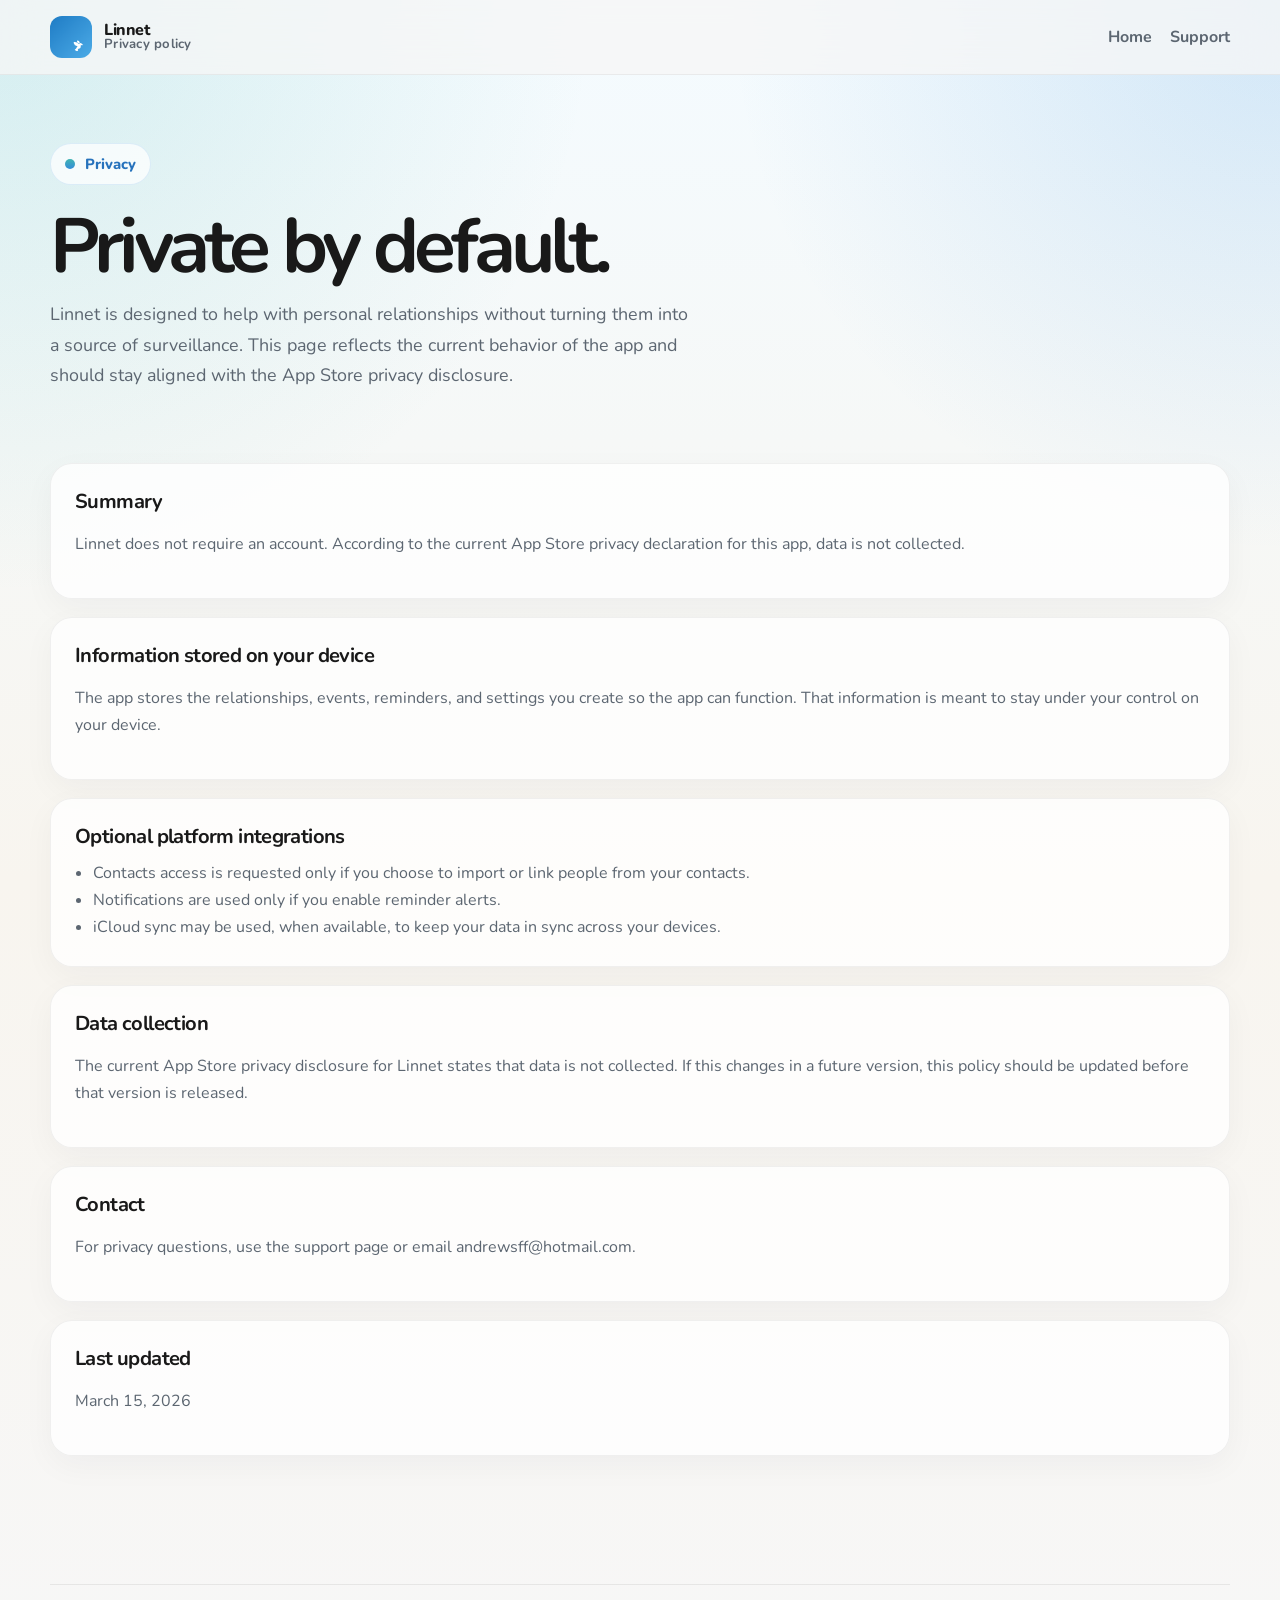
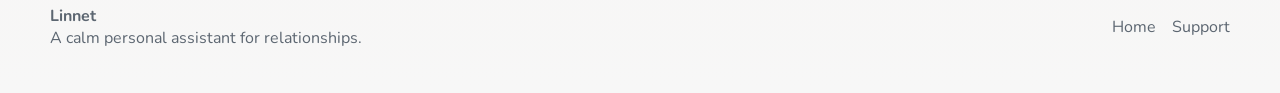
==== privacy-policy/index.html @ c634b400 "Initial Linnet site" ====
<!DOCTYPE html>
<html lang="en">
  <head>
    <meta charset="utf-8">
    <meta name="viewport" content="width=device-width, initial-scale=1">
    <title>Linnet Privacy Policy</title>
    <meta name="description" content="Privacy policy for Linnet.">
    <link rel="stylesheet" href="../styles.css">
  </head>
  <body>
    <header class="topbar">
      <div class="shell topbar-inner">
        <a class="brand" href="../">
          <img src="../assets/linnet-icon.png" alt="Linnet app icon">
          <span class="brand-mark">
            <span>Linnet</span>
            <small>Privacy policy</small>
          </span>
        </a>
        <nav class="nav">
          <a href="../">Home</a>
          <a href="../support/">Support</a>
        </nav>
      </div>
    </header>

    <main class="page-hero">
      <div class="shell">
        <span class="eyebrow">Privacy</span>
        <h1>Private by default.</h1>
        <p>
          Linnet is designed to help with personal relationships without turning them into a source
          of surveillance. This page reflects the current behavior of the app and should stay aligned
          with the App Store privacy disclosure.
        </p>
      </div>
    </main>

    <section class="section">
      <div class="shell content">
        <article class="card">
          <h3>Summary</h3>
          <p>
            Linnet does not require an account. According to the current App Store privacy
            declaration for this app, data is not collected.
          </p>
        </article>

        <article class="card">
          <h3>Information stored on your device</h3>
          <p>
            The app stores the relationships, events, reminders, and settings you create so the app
            can function. That information is meant to stay under your control on your device.
          </p>
        </article>

        <article class="card">
          <h3>Optional platform integrations</h3>
          <ul>
            <li>Contacts access is requested only if you choose to import or link people from your contacts.</li>
            <li>Notifications are used only if you enable reminder alerts.</li>
            <li>iCloud sync may be used, when available, to keep your data in sync across your devices.</li>
          </ul>
        </article>

        <article class="card">
          <h3>Data collection</h3>
          <p>
            The current App Store privacy disclosure for Linnet states that data is not collected.
            If this changes in a future version, this policy should be updated before that version is
            released.
          </p>
        </article>

        <article class="card">
          <h3>Contact</h3>
          <p>
            For privacy questions, use the support page or email
            <a href="mailto:andrewsff@hotmail.com">andrewsff@hotmail.com</a>.
          </p>
        </article>

        <article class="card">
          <h3>Last updated</h3>
          <p>March 15, 2026</p>
        </article>
      </div>
    </section>

    <footer class="footer">
      <div class="shell footer-inner">
        <div>
          <strong>Linnet</strong>
          <div>A calm personal assistant for relationships.</div>
        </div>
        <div class="footer-links">
          <a href="../">Home</a>
          <a href="../support/">Support</a>
        </div>
      </div>
    </footer>
  </body>
</html>
---- styles.css ----
@font-face {
  font-family: "NunitoVar";
  src: url("./assets/Nunito-Variable.ttf") format("truetype");
  font-weight: 200 900;
  font-style: normal;
  font-display: swap;
}

@font-face {
  font-family: "NunitoVar";
  src: url("./assets/Nunito-Italic-Variable.ttf") format("truetype");
  font-weight: 200 900;
  font-style: italic;
  font-display: swap;
}

:root {
  --bg: #f7f7f7;
  --surface: rgba(255, 255, 255, 0.78);
  --surface-strong: #ffffff;
  --card: #ffffff;
  --text: #191919;
  --muted: #5c6671;
  --line: rgba(25, 25, 25, 0.08);
  --accent: #338cd9;
  --accent-strong: #2672bc;
  --teal: #40b4b2;
  --amber: #ebb53d;
  --coral: #e66f5e;
  --sage: #70b383;
  --radius-xl: 28px;
  --radius-lg: 22px;
  --radius-md: 16px;
  --shadow-soft: 0 24px 70px rgba(28, 53, 72, 0.08);
  --max-width: 1180px;
}

* {
  box-sizing: border-box;
}

html {
  scroll-behavior: smooth;
}

body {
  margin: 0;
  font-family: "NunitoVar", sans-serif;
  color: var(--text);
  background:
    radial-gradient(circle at top left, rgba(64, 180, 178, 0.18), transparent 28%),
    radial-gradient(circle at top right, rgba(51, 140, 217, 0.18), transparent 26%),
    linear-gradient(180deg, #f4fbff 0%, #f8f5ef 52%, #f7f7f7 100%);
}

a {
  color: inherit;
  text-decoration: none;
}

img {
  display: block;
  max-width: 100%;
}

.shell {
  width: min(var(--max-width), calc(100% - 40px));
  margin: 0 auto;
}

.topbar {
  position: sticky;
  top: 0;
  z-index: 20;
  backdrop-filter: blur(18px);
  background: rgba(247, 247, 247, 0.78);
  border-bottom: 1px solid rgba(25, 25, 25, 0.06);
}

.topbar-inner {
  display: flex;
  align-items: center;
  justify-content: space-between;
  gap: 20px;
  padding: 16px 0;
}

.brand {
  display: inline-flex;
  align-items: center;
  gap: 12px;
  font-weight: 800;
  letter-spacing: -0.03em;
}

.brand img {
  width: 42px;
  height: 42px;
  border-radius: 12px;
}

.brand-mark {
  display: flex;
  flex-direction: column;
  line-height: 1;
}

.brand-mark small {
  color: var(--muted);
  font-size: 0.82rem;
  font-weight: 700;
  letter-spacing: 0.02em;
}

.nav {
  display: flex;
  align-items: center;
  gap: 18px;
  color: var(--muted);
  font-weight: 700;
}

.nav .cta {
  padding: 11px 16px;
  border-radius: 999px;
  background: var(--accent);
  color: #fff;
}

.hero {
  padding: 72px 0 54px;
}

.hero-grid {
  display: grid;
  grid-template-columns: minmax(0, 1.08fr) minmax(320px, 0.92fr);
  gap: 34px;
  align-items: center;
}

.eyebrow {
  display: inline-flex;
  align-items: center;
  gap: 10px;
  padding: 10px 14px;
  border-radius: 999px;
  background: rgba(255, 255, 255, 0.72);
  border: 1px solid rgba(51, 140, 217, 0.14);
  color: var(--accent-strong);
  font-size: 0.92rem;
  font-weight: 800;
}

.eyebrow::before {
  content: "";
  width: 10px;
  height: 10px;
  border-radius: 999px;
  background: linear-gradient(180deg, var(--teal), var(--accent));
}

.hero h1,
.page-hero h1 {
  margin: 18px 0 16px;
  font-size: clamp(3rem, 6vw, 6.2rem);
  line-height: 0.94;
  letter-spacing: -0.065em;
}

.hero p,
.page-hero p {
  margin: 0;
  max-width: 650px;
  color: var(--muted);
  font-size: 1.12rem;
  line-height: 1.7;
}

.hero-actions {
  display: flex;
  flex-wrap: wrap;
  gap: 14px;
  margin-top: 28px;
}

.button {
  display: inline-flex;
  align-items: center;
  justify-content: center;
  gap: 10px;
  min-height: 52px;
  padding: 0 20px;
  border-radius: 999px;
  font-weight: 800;
  letter-spacing: -0.01em;
}

.button.primary {
  background: linear-gradient(135deg, var(--accent), var(--teal));
  color: #fff;
}

.button.secondary {
  border: 1px solid rgba(25, 25, 25, 0.08);
  background: rgba(255, 255, 255, 0.7);
}

.hero-notes {
  display: grid;
  grid-template-columns: repeat(3, minmax(0, 1fr));
  gap: 14px;
  margin-top: 32px;
}

.note {
  padding: 14px 16px;
  border-radius: 18px;
  background: rgba(255, 255, 255, 0.68);
  border: 1px solid rgba(25, 25, 25, 0.06);
}

.note strong {
  display: block;
  margin-bottom: 4px;
  font-size: 0.96rem;
}

.note span {
  color: var(--muted);
  font-size: 0.94rem;
  line-height: 1.5;
}

.hero-visual {
  position: relative;
  min-height: 640px;
}

.orb {
  position: absolute;
  border-radius: 999px;
  filter: blur(4px);
  opacity: 0.75;
}

.orb.one {
  top: 32px;
  right: 28px;
  width: 170px;
  height: 170px;
  background: radial-gradient(circle, rgba(64, 180, 178, 0.34), rgba(64, 180, 178, 0));
}

.orb.two {
  bottom: 40px;
  left: -24px;
  width: 190px;
  height: 190px;
  background: radial-gradient(circle, rgba(235, 181, 61, 0.28), rgba(235, 181, 61, 0));
}

.device-stack {
  position: absolute;
  inset: 0;
}

.device-card {
  position: absolute;
  width: min(70vw, 320px);
  border-radius: 34px;
  overflow: hidden;
  background: #fff;
  border: 1px solid rgba(25, 25, 25, 0.08);
  box-shadow: var(--shadow-soft);
}

.device-card.main {
  top: 10px;
  right: 28px;
  transform: rotate(3deg);
}

.device-card.secondary {
  top: 230px;
  left: 6px;
  width: min(60vw, 260px);
  transform: rotate(-7deg);
}

.device-card.tertiary {
  bottom: 4px;
  right: 12px;
  width: min(64vw, 290px);
  transform: rotate(6deg);
}

.device-caption {
  position: absolute;
  display: flex;
  align-items: center;
  gap: 10px;
  padding: 12px 16px;
  border-radius: 999px;
  background: rgba(255, 255, 255, 0.85);
  border: 1px solid rgba(25, 25, 25, 0.08);
  backdrop-filter: blur(10px);
  font-weight: 800;
  box-shadow: 0 16px 30px rgba(21, 36, 49, 0.1);
}

.device-caption.top {
  top: 48px;
  left: 6px;
}

.device-caption.mid {
  top: 296px;
  right: 0;
}

.device-caption.bottom {
  bottom: 26px;
  left: 56px;
}

.dot {
  width: 10px;
  height: 10px;
  border-radius: 999px;
}

.dot.blue { background: var(--accent); }
.dot.teal { background: var(--teal); }
.dot.amber { background: var(--amber); }

.section {
  padding: 46px 0;
}

.section-header {
  display: grid;
  grid-template-columns: 1.1fr 0.9fr;
  gap: 20px;
  align-items: end;
  margin-bottom: 24px;
}

.section-header h2 {
  margin: 0;
  font-size: clamp(2rem, 4vw, 3.5rem);
  letter-spacing: -0.05em;
  line-height: 0.98;
}

.section-header p {
  margin: 0;
  color: var(--muted);
  line-height: 1.7;
}

.grid-3,
.grid-2 {
  display: grid;
  gap: 18px;
}

.grid-3 {
  grid-template-columns: repeat(3, minmax(0, 1fr));
}

.grid-2 {
  grid-template-columns: repeat(2, minmax(0, 1fr));
}

.card {
  padding: 24px;
  border-radius: var(--radius-lg);
  background: rgba(255, 255, 255, 0.76);
  border: 1px solid rgba(25, 25, 25, 0.06);
  box-shadow: 0 10px 32px rgba(21, 36, 49, 0.04);
}

.card h3 {
  margin: 0 0 10px;
  font-size: 1.26rem;
  letter-spacing: -0.03em;
}

.card p,
.card li,
.muted {
  color: var(--muted);
  line-height: 1.7;
}

.story-card {
  min-height: 220px;
}

.story-step {
  display: inline-flex;
  align-items: center;
  justify-content: center;
  width: 34px;
  height: 34px;
  border-radius: 999px;
  margin-bottom: 14px;
  background: linear-gradient(135deg, rgba(51, 140, 217, 0.16), rgba(64, 180, 178, 0.2));
  color: var(--accent-strong);
  font-weight: 900;
}

.feature-band {
  padding: 26px;
  border-radius: var(--radius-xl);
  background:
    linear-gradient(145deg, rgba(255, 255, 255, 0.94), rgba(246, 250, 255, 0.88)),
    linear-gradient(120deg, rgba(51, 140, 217, 0.08), rgba(64, 180, 178, 0.08));
  border: 1px solid rgba(25, 25, 25, 0.06);
  box-shadow: var(--shadow-soft);
}

.feature-band ul {
  margin: 14px 0 0;
  padding-left: 18px;
}

.privacy-strip {
  display: flex;
  flex-wrap: wrap;
  gap: 12px;
  margin-top: 20px;
}

.pill {
  display: inline-flex;
  align-items: center;
  gap: 10px;
  padding: 12px 14px;
  border-radius: 999px;
  border: 1px solid rgba(25, 25, 25, 0.08);
  background: rgba(255, 255, 255, 0.72);
  font-weight: 800;
}

.faq {
  display: grid;
  gap: 14px;
}

.faq-item {
  padding: 20px 22px;
  border-radius: 18px;
  background: rgba(255, 255, 255, 0.8);
  border: 1px solid rgba(25, 25, 25, 0.07);
}

.faq-item h3 {
  margin: 0 0 8px;
}

.footer {
  padding: 34px 0 44px;
  color: var(--muted);
}

.footer-inner {
  display: flex;
  justify-content: space-between;
  gap: 18px;
  align-items: center;
  padding-top: 20px;
  border-top: 1px solid rgba(25, 25, 25, 0.08);
}

.footer-links {
  display: flex;
  gap: 16px;
  flex-wrap: wrap;
}

.page-hero {
  padding: 68px 0 26px;
}

.page-hero .eyebrow {
  margin-bottom: 8px;
}

.content {
  display: grid;
  gap: 18px;
  padding-bottom: 48px;
}

.content .card ul {
  margin: 0;
  padding-left: 18px;
}

.mono {
  font-family: ui-monospace, SFMono-Regular, Menlo, monospace;
  font-size: 0.92rem;
}

@media (max-width: 980px) {
  .hero-grid,
  .section-header,
  .grid-3,
  .grid-2,
  .footer-inner {
    grid-template-columns: 1fr;
    display: grid;
  }

  .nav {
    display: none;
  }

  .hero {
    padding-top: 38px;
  }

  .hero-visual {
    min-height: 700px;
  }

  .device-card.main {
    right: 10px;
  }

  .hero-notes {
    grid-template-columns: 1fr;
  }
}

@media (max-width: 720px) {
  .shell {
    width: min(var(--max-width), calc(100% - 28px));
  }

  .hero h1,
  .page-hero h1 {
    font-size: clamp(2.5rem, 12vw, 4.2rem);
  }

  .hero p,
  .page-hero p {
    font-size: 1rem;
  }

  .topbar-inner {
    padding: 14px 0;
  }

  .device-card {
    width: min(76vw, 290px);
  }

  .device-card.secondary {
    top: 250px;
    left: 0;
    width: min(58vw, 220px);
  }

  .device-card.tertiary {
    bottom: 24px;
    width: min(62vw, 240px);
  }

  .device-caption {
    position: static;
    margin: 12px 0 0;
  }

  .device-stack {
    display: flex;
    flex-direction: column;
    gap: 18px;
    justify-content: center;
  }

  .device-card,
  .device-card.main,
  .device-card.secondary,
  .device-card.tertiary {
    position: static;
    transform: none;
    width: 100%;
  }

  .orb {
    display: none;
  }
}
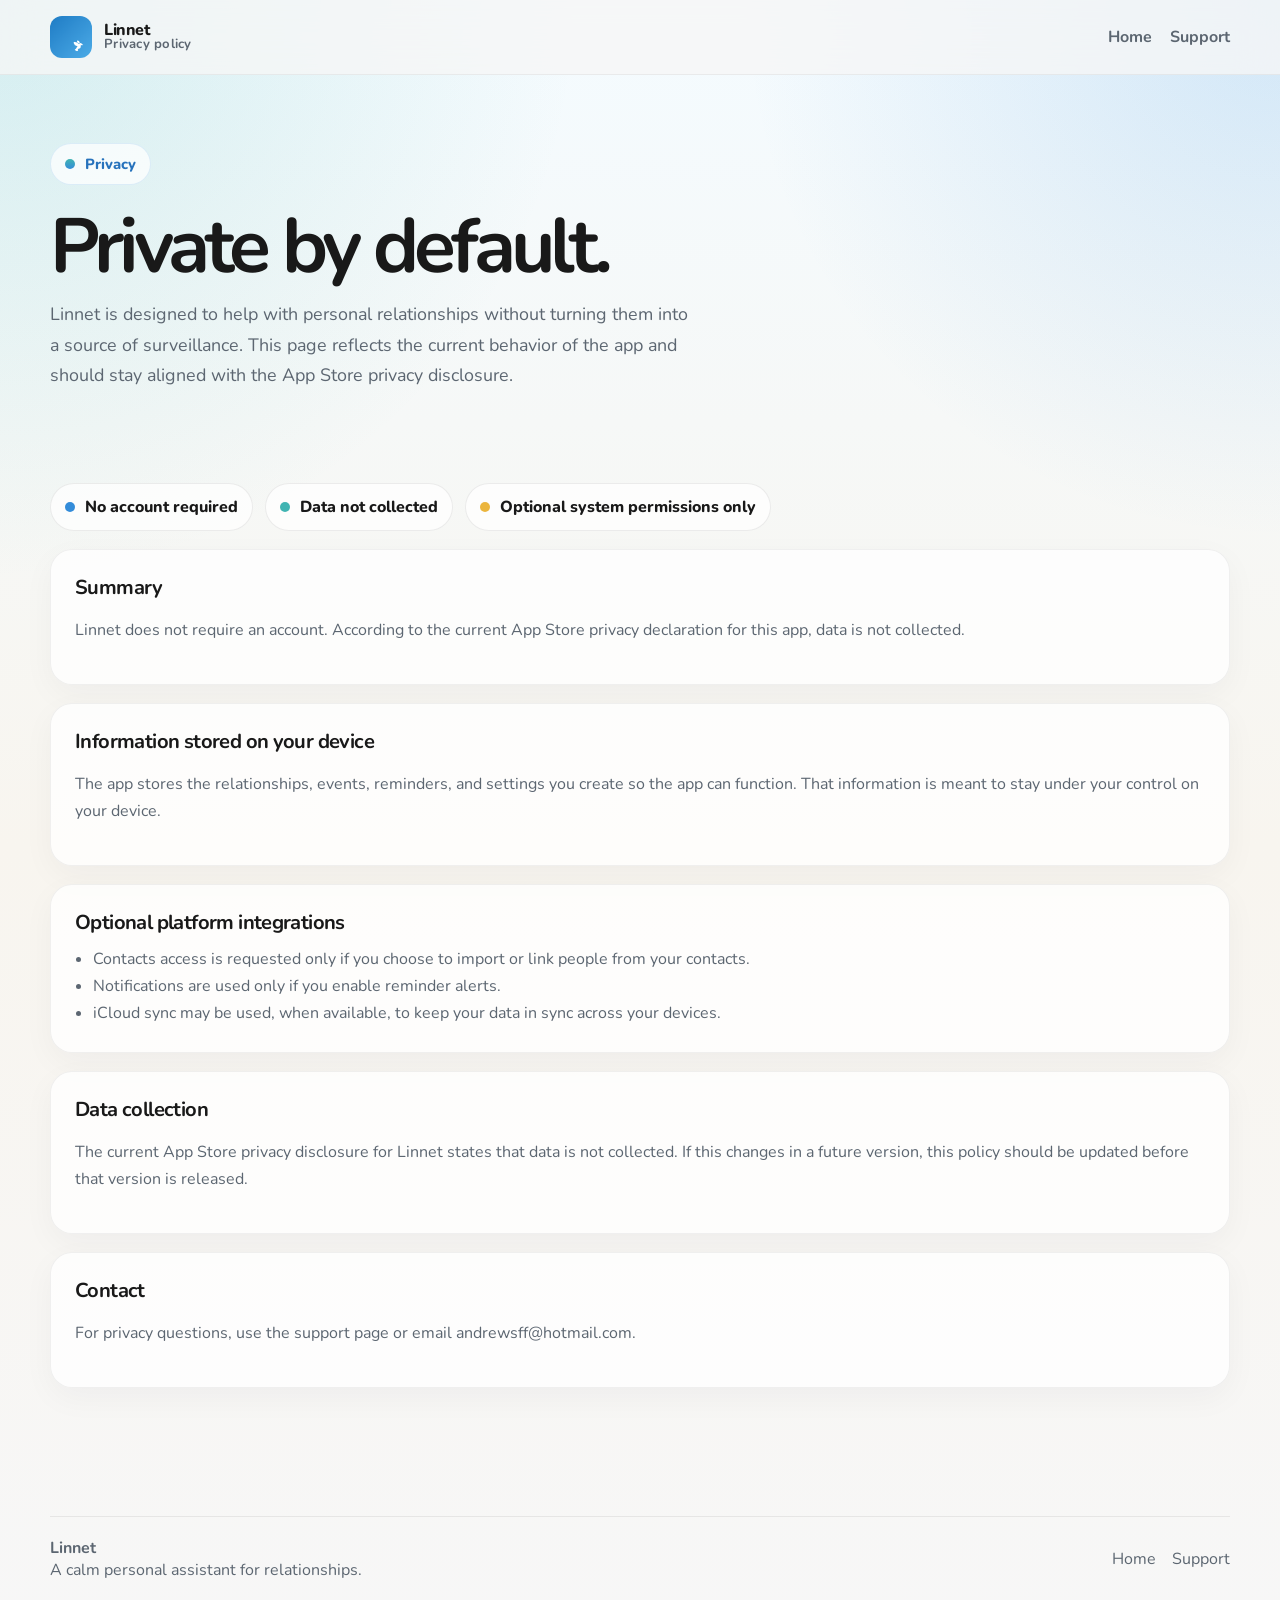
==== commit 71146fef: "Refine Linnet site and repo structure" ====
--- a/privacy-policy/index.html
+++ b/privacy-policy/index.html
@@ -38,6 +38,12 @@
 
     <section class="section">
       <div class="shell content">
+        <div class="privacy-strip">
+          <span class="pill"><span class="dot blue"></span> No account required</span>
+          <span class="pill"><span class="dot teal"></span> Data not collected</span>
+          <span class="pill"><span class="dot amber"></span> Optional system permissions only</span>
+        </div>
+
         <article class="card">
           <h3>Summary</h3>
           <p>
@@ -79,11 +85,6 @@
             <a href="mailto:andrewsff@hotmail.com">andrewsff@hotmail.com</a>.
           </p>
         </article>
-
-        <article class="card">
-          <h3>Last updated</h3>
-          <p>March 15, 2026</p>
-        </article>
       </div>
     </section>
 
--- a/styles.css
+++ b/styles.css
@@ -337,6 +337,11 @@
   padding: 46px 0;
 }
 
+.section-tight {
+  padding-top: 6px;
+  padding-bottom: 28px;
+}
+
 .section-header {
   display: grid;
   grid-template-columns: 1.1fr 0.9fr;
@@ -432,6 +437,71 @@
   margin-top: 20px;
 }
 
+.signal-band {
+  display: grid;
+  grid-template-columns: 1fr auto;
+  gap: 18px;
+  align-items: center;
+  padding: 20px 24px;
+  border: 1px solid rgba(25, 25, 25, 0.06);
+  border-radius: var(--radius-xl);
+  background: linear-gradient(135deg, rgba(255, 255, 255, 0.84), rgba(244, 250, 255, 0.88));
+  box-shadow: 0 12px 32px rgba(21, 36, 49, 0.04);
+}
+
+.signal-copy strong {
+  display: block;
+  margin-bottom: 6px;
+  font-size: 1.05rem;
+  letter-spacing: -0.02em;
+}
+
+.signal-copy p {
+  margin: 0;
+  color: var(--muted);
+}
+
+.signal-pills {
+  display: flex;
+  flex-wrap: wrap;
+  gap: 10px;
+  justify-content: flex-end;
+}
+
+.showcase-grid {
+  display: grid;
+  grid-template-columns: repeat(3, minmax(0, 1fr));
+  gap: 18px;
+}
+
+.showcase-card {
+  padding: 18px;
+  border-radius: 30px;
+  background: rgba(255, 255, 255, 0.74);
+  border: 1px solid rgba(25, 25, 25, 0.06);
+  box-shadow: 0 16px 42px rgba(21, 36, 49, 0.06);
+}
+
+.showcase-frame {
+  overflow: hidden;
+  border-radius: 24px;
+  margin-bottom: 18px;
+  background: linear-gradient(180deg, rgba(246, 249, 255, 0.92), rgba(255, 255, 255, 0.92));
+  border: 1px solid rgba(25, 25, 25, 0.06);
+}
+
+.showcase-card h3 {
+  margin: 0 0 8px;
+  font-size: 1.2rem;
+  letter-spacing: -0.03em;
+}
+
+.showcase-card p {
+  margin: 0;
+  color: var(--muted);
+  line-height: 1.7;
+}
+
 .pill {
   display: inline-flex;
   align-items: center;
@@ -508,6 +578,8 @@
   .section-header,
   .grid-3,
   .grid-2,
+  .showcase-grid,
+  .signal-band,
   .footer-inner {
     grid-template-columns: 1fr;
     display: grid;
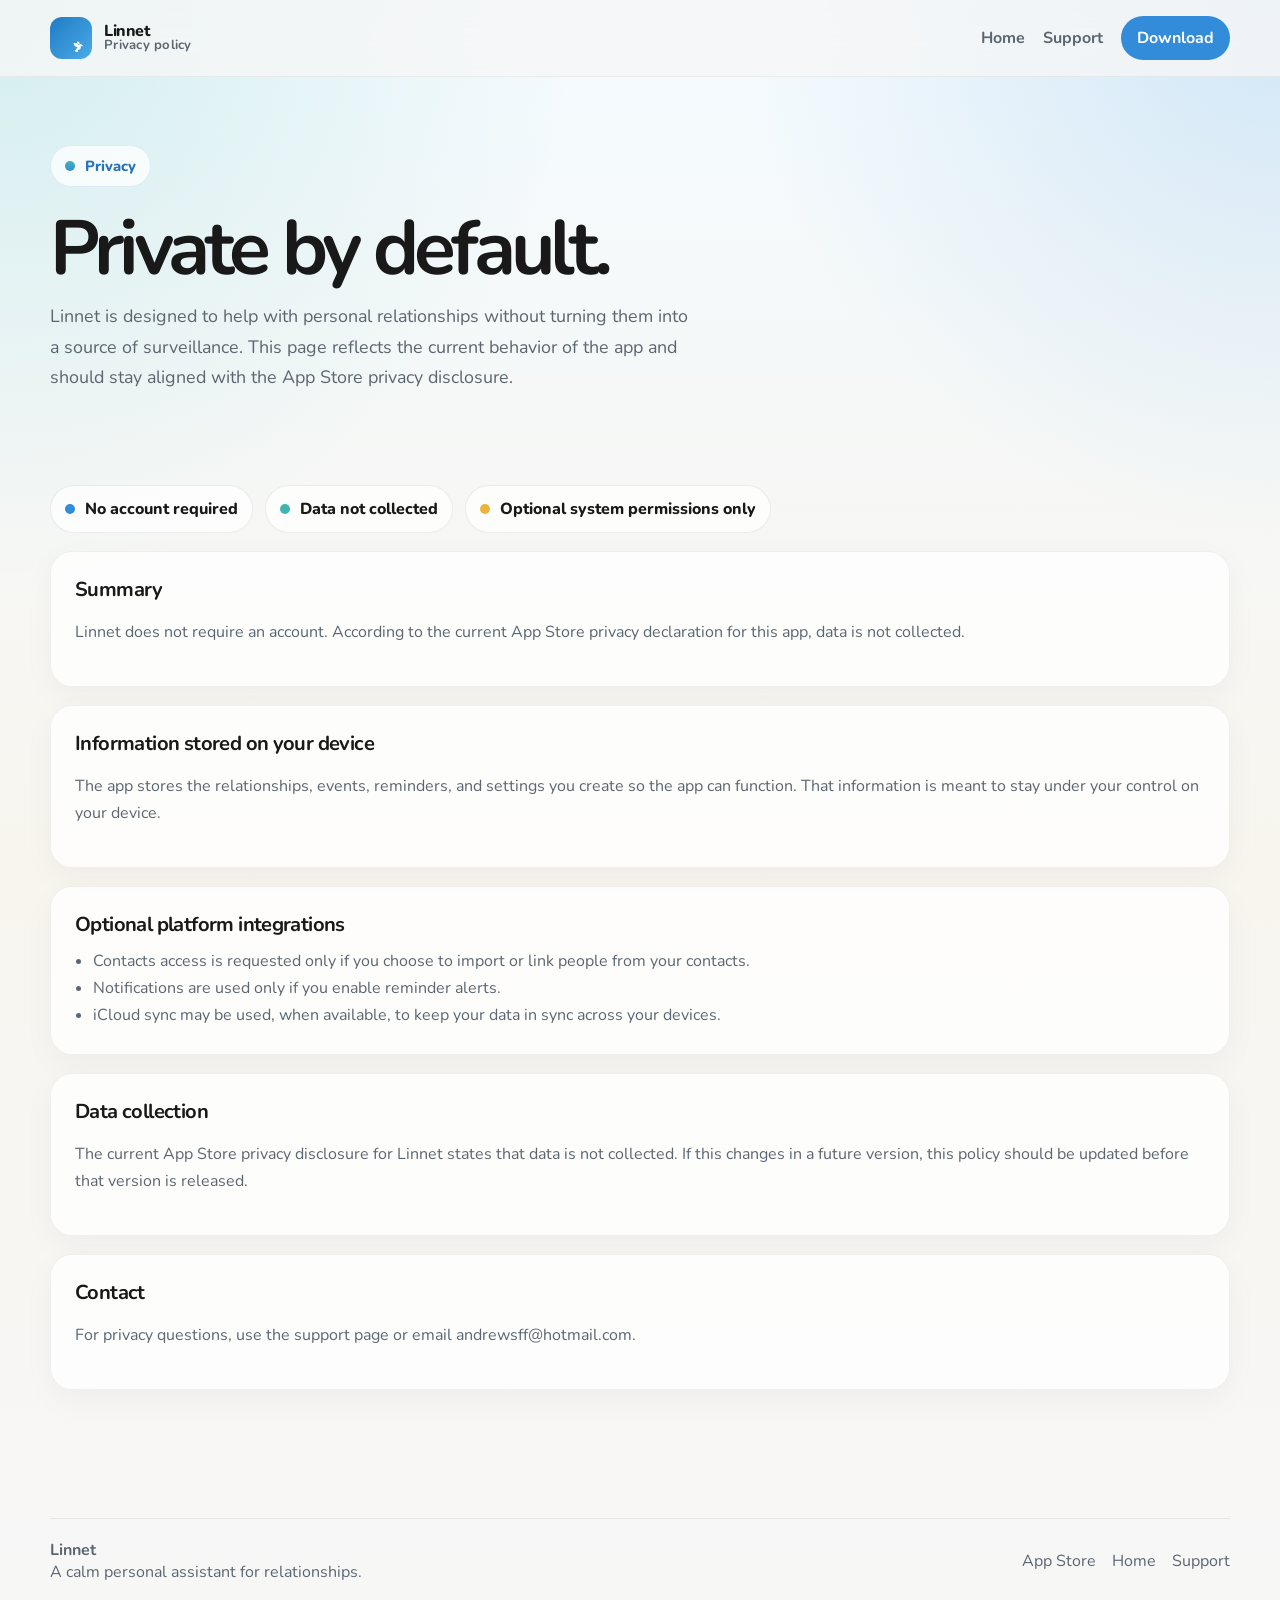
==== commit 56f154ee: "Add App Store links to Linnet site" ====
--- a/privacy-policy/index.html
+++ b/privacy-policy/index.html
@@ -20,6 +20,7 @@
         <nav class="nav">
           <a href="../">Home</a>
           <a href="../support/">Support</a>
+          <a class="cta" href="https://apps.apple.com/bo/app/linnet/id6760221771" target="_blank" rel="noreferrer">Download</a>
         </nav>
       </div>
     </header>
@@ -95,6 +96,7 @@
           <div>A calm personal assistant for relationships.</div>
         </div>
         <div class="footer-links">
+          <a href="https://apps.apple.com/bo/app/linnet/id6760221771" target="_blank" rel="noreferrer">App Store</a>
           <a href="../">Home</a>
           <a href="../support/">Support</a>
         </div>
--- a/styles.css
+++ b/styles.css
@@ -461,6 +461,15 @@
   color: var(--muted);
 }
 
+.signal-link {
+  margin-top: 10px;
+}
+
+.signal-link a {
+  color: var(--accent-strong);
+  font-weight: 800;
+}
+
 .signal-pills {
   display: flex;
   flex-wrap: wrap;
